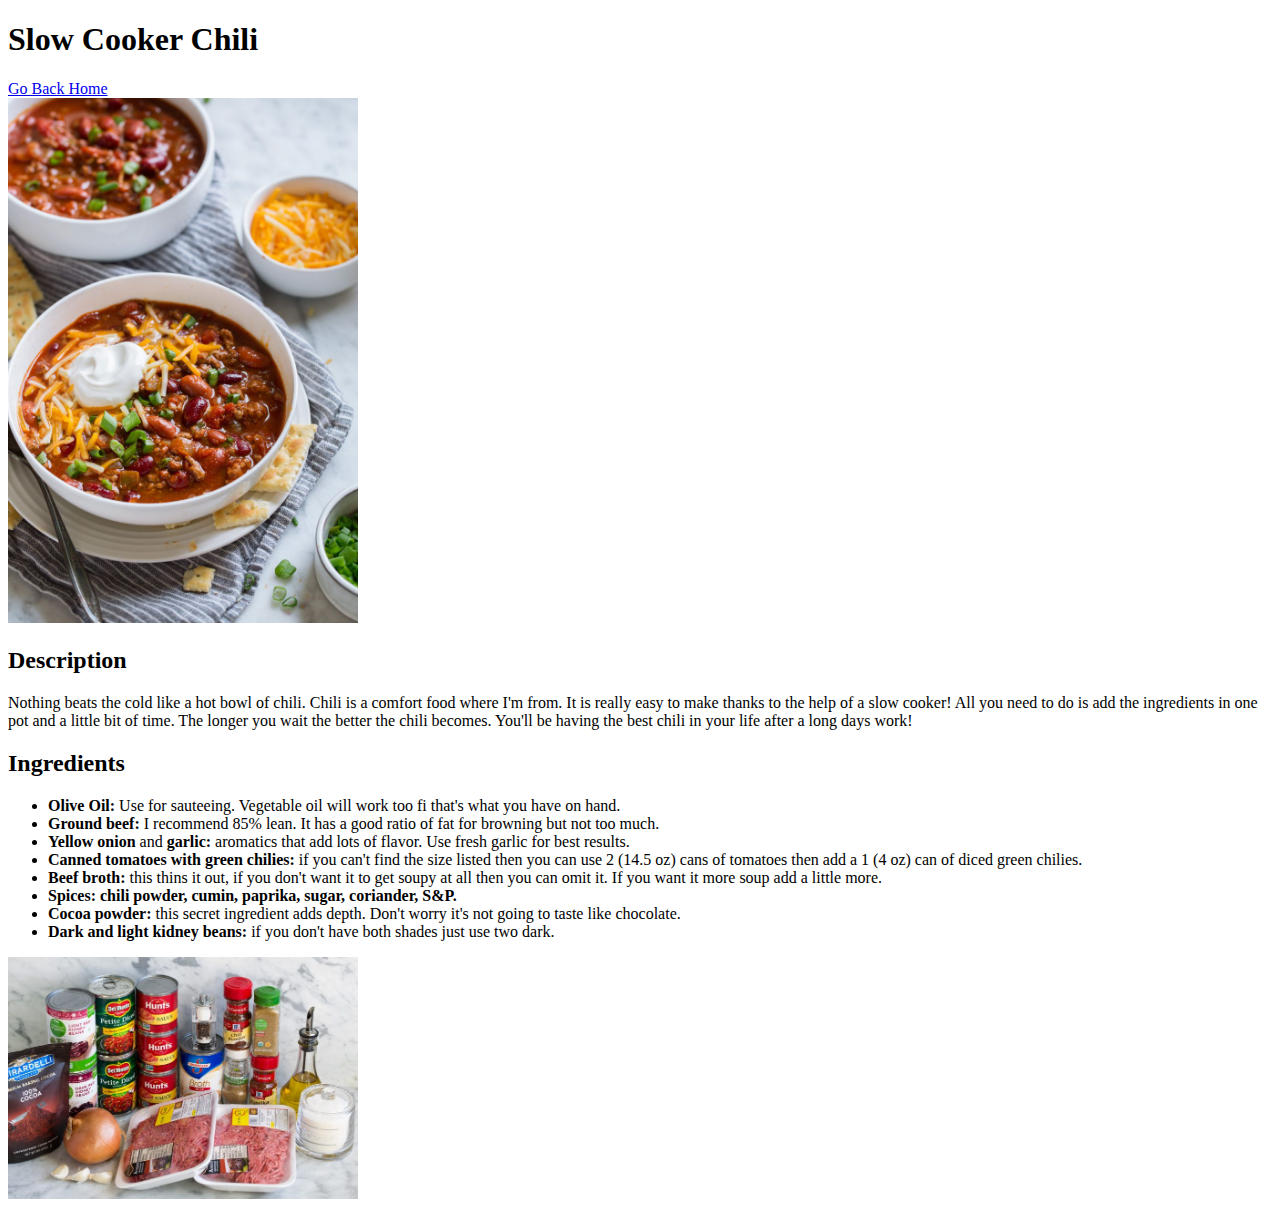
==== recipes/chili.html @ fa42b971 "add chili page, description, ingredients. simplify loklak jpeg" ====
<!DOCTYPE html>
<html lang="en">
  <head>
    <meta charset="UTF-8">
    <meta http-equiv="X-UA-Compatible" content="IE=edge">
    <meta name="viewport" content="width=device-width, initial-scale=1.0">
    <title>Slow Cooker Chili</title>
  </head>
  <body>
    <h1>Slow Cooker Chili</h1>
      <a href="/index.html">Go Back Home</a>
      <br/>
      <img src="/img/chili.jpg" alt="Delicious Bowl of Chili" width="350">

      <h2>Description</h2>
        <p>Nothing beats the cold like a hot bowl of chili. Chili is a comfort food where I'm from. It is really easy to make thanks to the help of a slow cooker! All you need to do is add the ingredients in one pot and a little bit of time. The longer you wait the better the chili becomes. You'll be having the best chili in your life after a long days work!</p>

      <h2>Ingredients</h2>
        <ul>
          <li><strong>Olive Oil:</strong> Use for sauteeing. Vegetable oil will work too fi that's what you have on hand.</li>
          <li><strong>Ground beef:</strong> I recommend 85% lean. It has a good ratio of fat for browning but not too much.</li>
          <li><strong>Yellow onion</strong> and <strong>garlic:</strong> aromatics that add lots of flavor. Use fresh garlic for best results.</li>
          <li><strong>Canned tomatoes with green chilies:</strong> if you can't find the size listed then you can use 2 (14.5 oz) cans of tomatoes then add a 1 (4 oz) can of diced green chilies.</li>
          <li><strong>Beef broth:</strong> this thins it out, if you don't want it to get soupy at all then you can omit it. If you want it more soup add a little more.</li>
          <li><strong>Spices: chili powder, cumin, paprika, sugar, coriander, S&amp;P.</strong></li>
          <li><strong>Cocoa powder:</strong> this secret ingredient adds depth. Don't worry it's not going to taste like chocolate.</li>
          <li><strong>Dark and light kidney beans:</strong> if you don't have both shades just use two dark.</li>
        </ul>
        <img src="/img/chili-ingredients.jpg" alt="chili ingredients" width="350">
  </body>
</html>
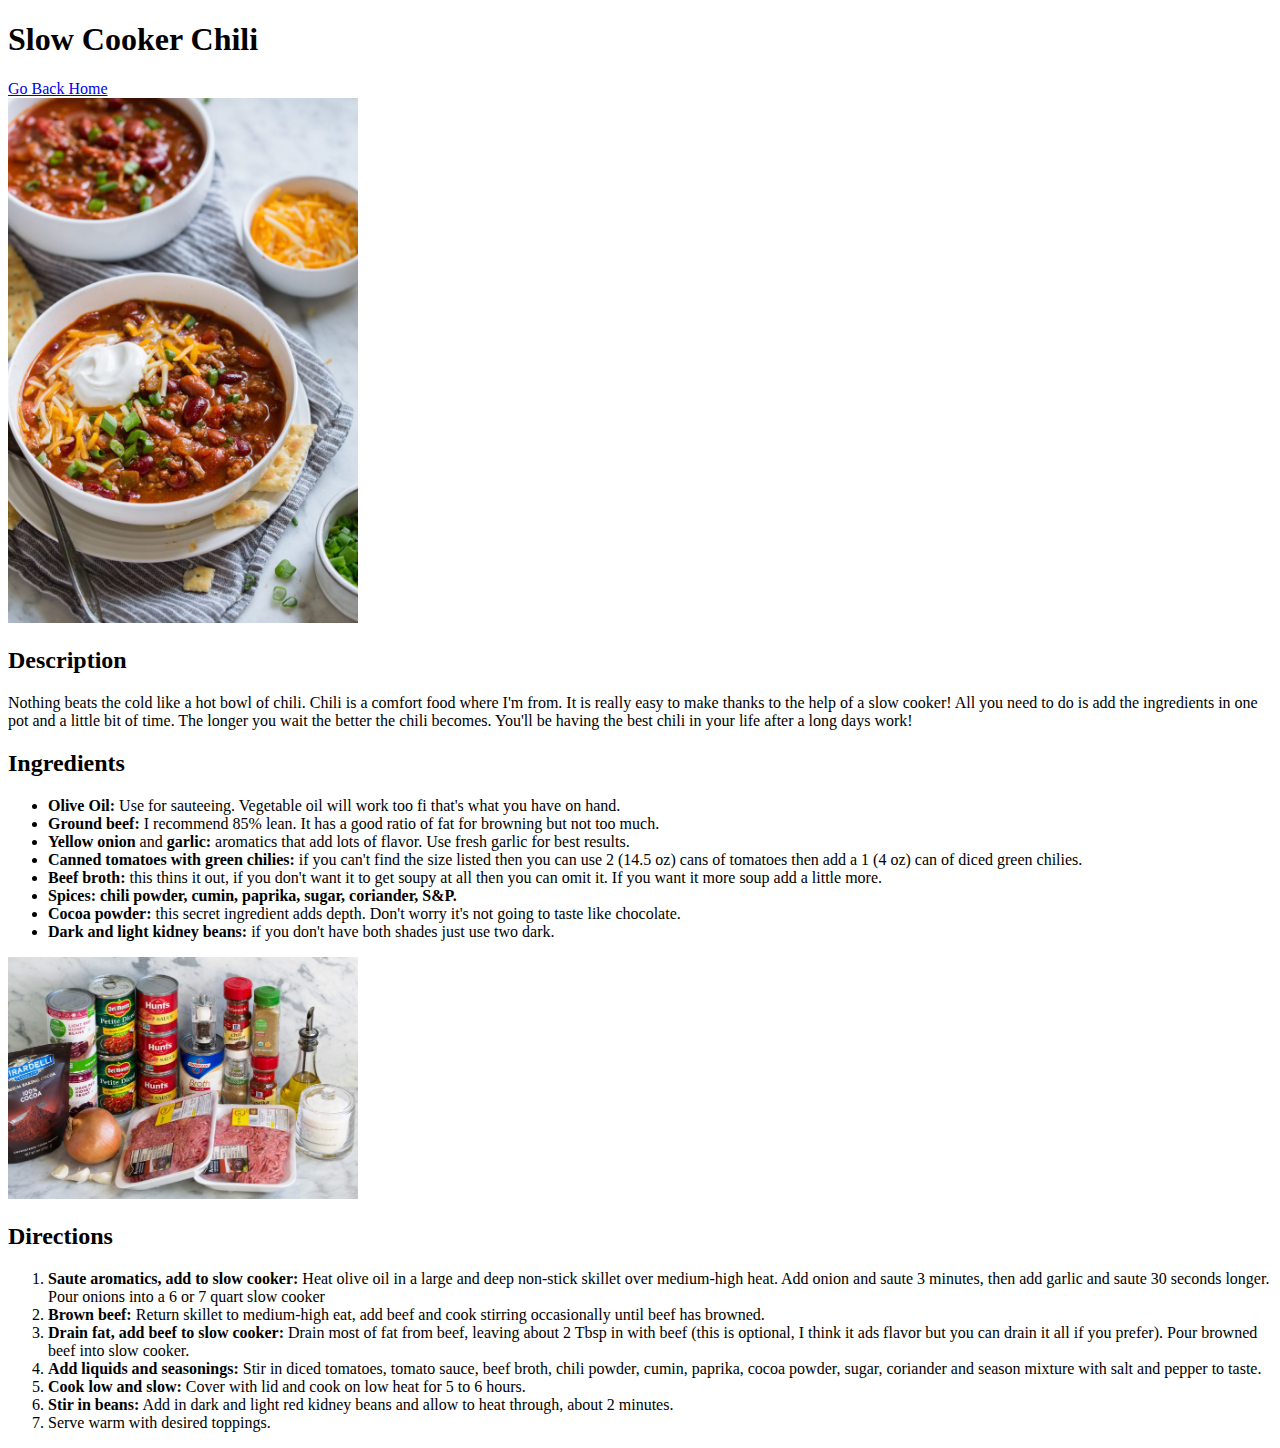
==== commit d49652e1: "chili directions" ====
--- a/recipes/chili.html
+++ b/recipes/chili.html
@@ -27,5 +27,17 @@
           <li><strong>Dark and light kidney beans:</strong> if you don't have both shades just use two dark.</li>
         </ul>
         <img src="/img/chili-ingredients.jpg" alt="chili ingredients" width="350">
+
+      <h2>Directions</h2>
+        <ol>
+          <li><strong>Saute aromatics, add to slow cooker:</strong> Heat olive oil in a large and deep non-stick skillet over medium-high heat.
+            Add onion and saute 3 minutes, then add garlic and saute 30 seconds longer. Pour onions into a 6 or 7 quart slow cooker</li>
+          <li><strong>Brown beef:</strong> Return skillet to medium-high eat, add beef and cook stirring occasionally until beef has browned.</li>
+          <li><strong>Drain fat, add beef to slow cooker:</strong> Drain most of fat from beef, leaving about 2 Tbsp in with beef (this is optional, I think it ads flavor but you can drain it all if you prefer). Pour browned beef into slow cooker.</li>
+          <li><strong> Add liquids and seasonings:</strong> Stir in diced tomatoes, tomato sauce, beef broth, chili powder, cumin, paprika, cocoa powder, sugar, coriander and season mixture with salt and pepper to taste.</li>
+          <li><strong>Cook low and slow:</strong> Cover with lid and cook on low heat for 5 to 6 hours.</li>
+          <li><strong>Stir in beans:</strong> Add in dark and light red kidney beans and allow to heat through, about 2 minutes.</li>
+          <li>Serve warm with desired toppings.</li>
+        </ol>
   </body>
 </html>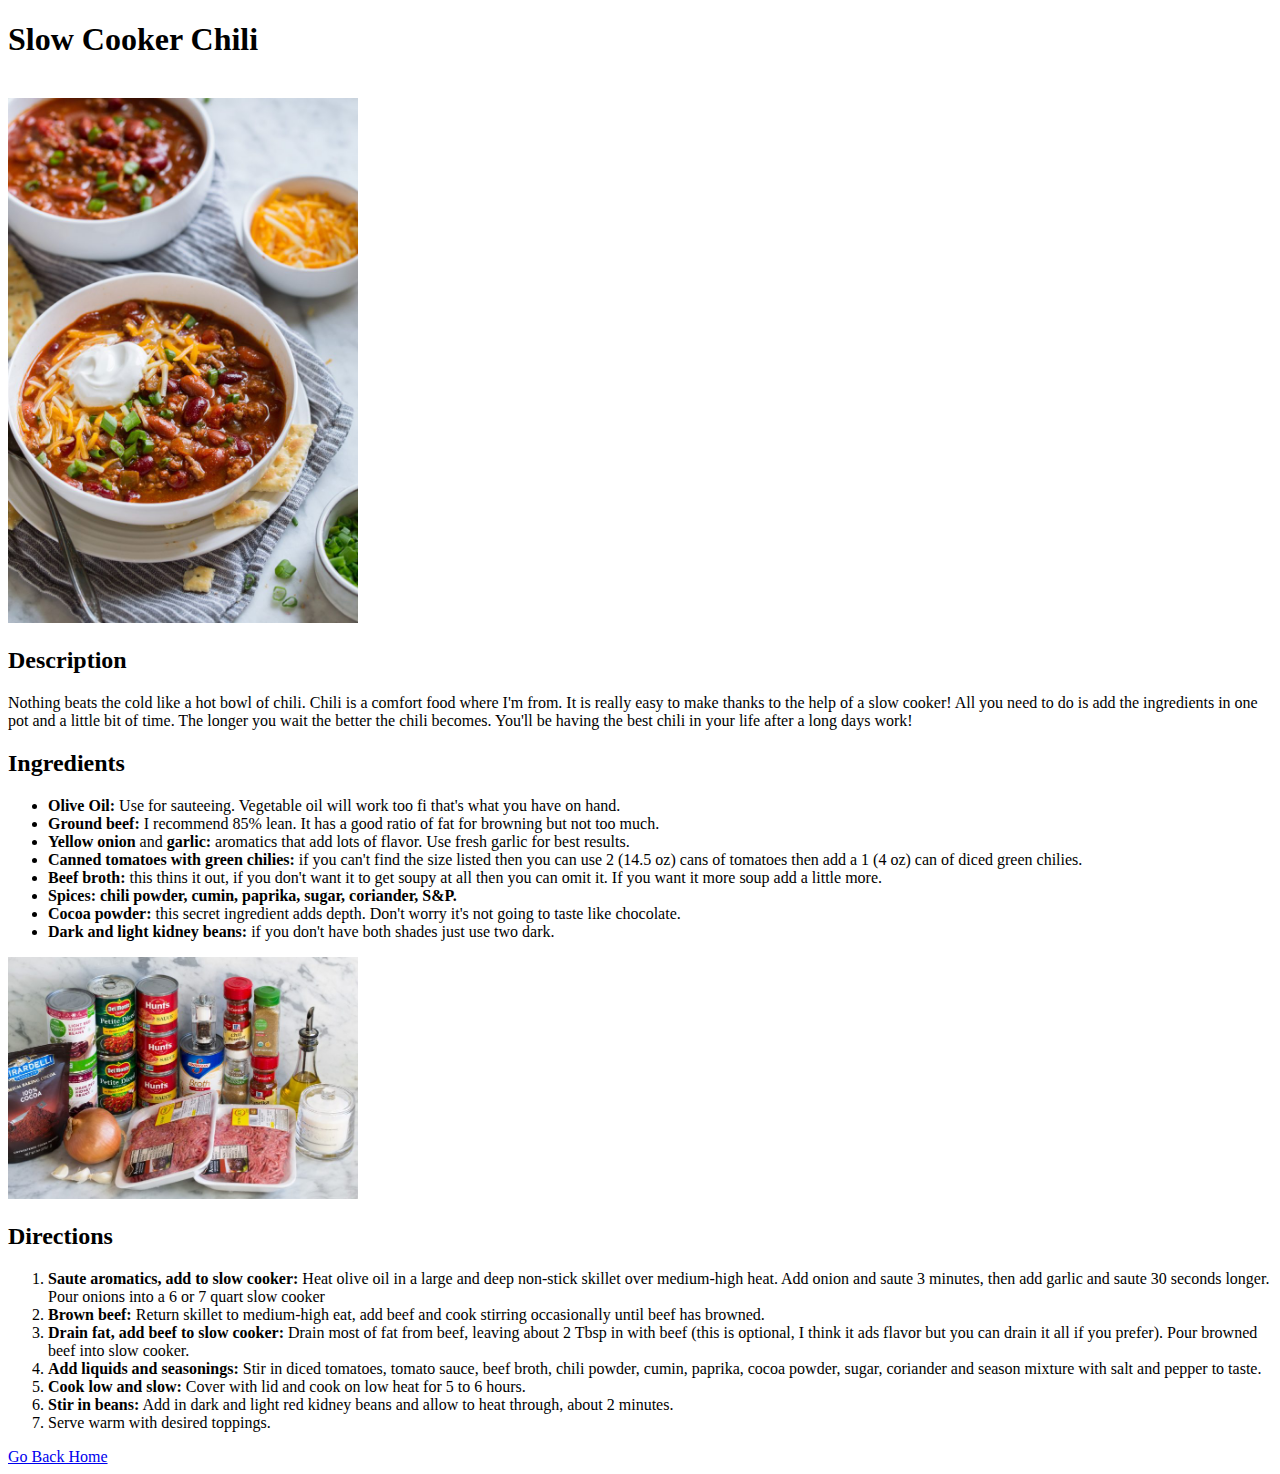
==== commit f4d7db8b: "moved go back home link to bottom" ====
--- a/recipes/chili.html
+++ b/recipes/chili.html
@@ -8,7 +8,6 @@
   </head>
   <body>
     <h1>Slow Cooker Chili</h1>
-      <a href="/index.html">Go Back Home</a>
       <br/>
       <img src="/img/chili.jpg" alt="Delicious Bowl of Chili" width="350">
 
@@ -39,5 +38,6 @@
           <li><strong>Stir in beans:</strong> Add in dark and light red kidney beans and allow to heat through, about 2 minutes.</li>
           <li>Serve warm with desired toppings.</li>
         </ol>
+    <a href="/index.html">Go Back Home</a>
   </body>
 </html>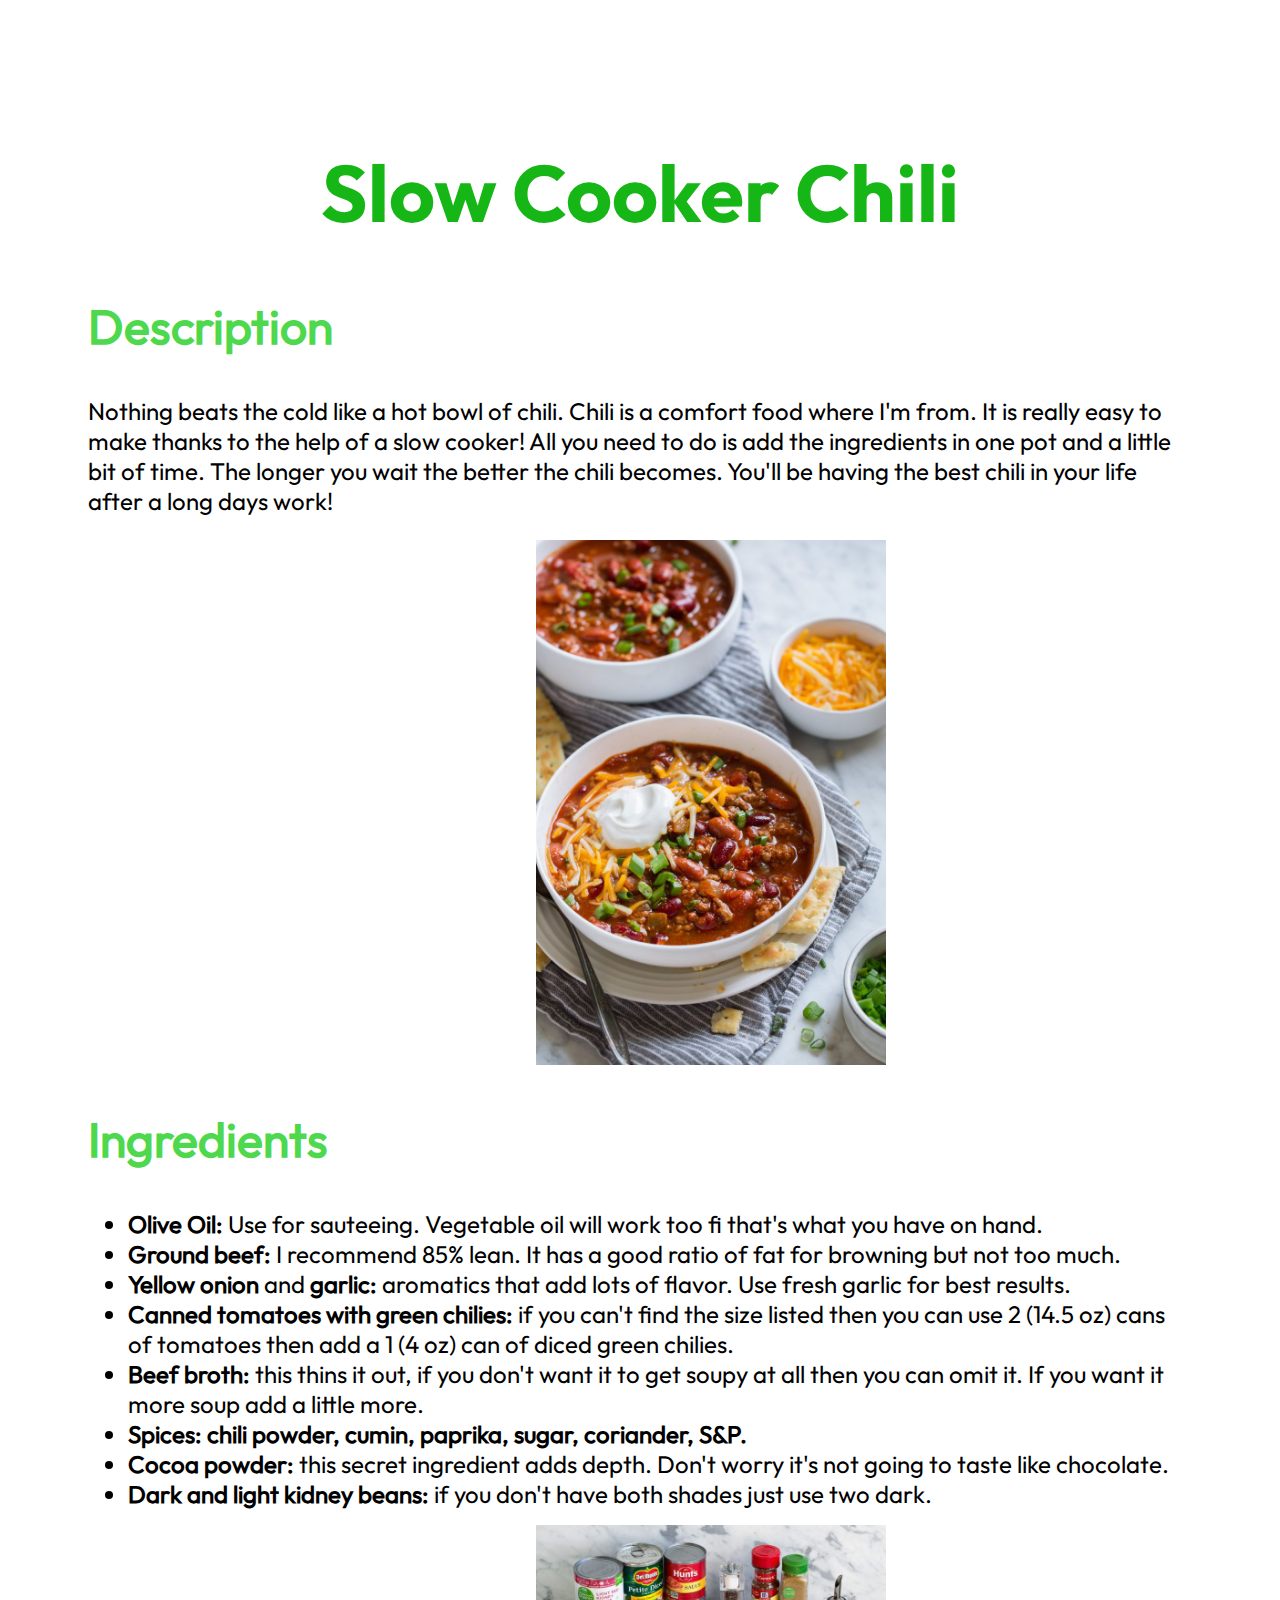
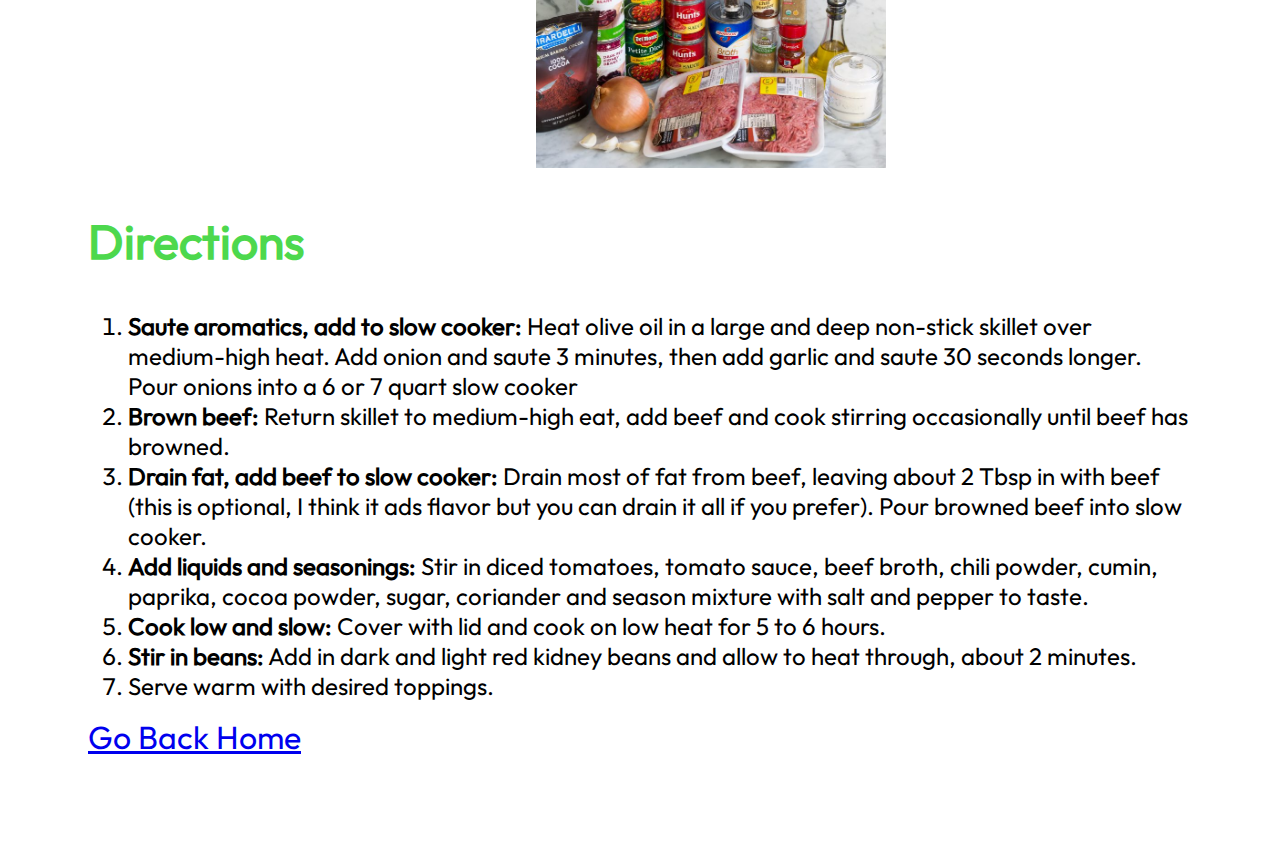
==== commit 738724da: "styling for grilled cheese and chili" ====
--- a/recipes/chili.html
+++ b/recipes/chili.html
@@ -5,14 +5,13 @@
     <meta http-equiv="X-UA-Compatible" content="IE=edge">
     <meta name="viewport" content="width=device-width, initial-scale=1.0">
     <title>Slow Cooker Chili</title>
+    <link rel="stylesheet" href="../css/chili.css">
   </head>
   <body>
-    <h1>Slow Cooker Chili</h1>
-      <br/>
-      <img src="/img/chili.jpg" alt="Delicious Bowl of Chili" width="350">
-
+    <h1 id="title">Slow Cooker Chili</h1>
       <h2>Description</h2>
         <p>Nothing beats the cold like a hot bowl of chili. Chili is a comfort food where I'm from. It is really easy to make thanks to the help of a slow cooker! All you need to do is add the ingredients in one pot and a little bit of time. The longer you wait the better the chili becomes. You'll be having the best chili in your life after a long days work!</p>
+        <img id="pic" src="../img/chili.jpg" alt="Delicious Bowl of Chili" width="350">
 
       <h2>Ingredients</h2>
         <ul>
@@ -25,7 +24,7 @@
           <li><strong>Cocoa powder:</strong> this secret ingredient adds depth. Don't worry it's not going to taste like chocolate.</li>
           <li><strong>Dark and light kidney beans:</strong> if you don't have both shades just use two dark.</li>
         </ul>
-        <img src="/img/chili-ingredients.jpg" alt="chili ingredients" width="350">
+        <img id="pic2" src="../img/chili-ingredients.jpg" width="350">
 
       <h2>Directions</h2>
         <ol>
@@ -38,6 +37,6 @@
           <li><strong>Stir in beans:</strong> Add in dark and light red kidney beans and allow to heat through, about 2 minutes.</li>
           <li>Serve warm with desired toppings.</li>
         </ol>
-    <a href="/index.html">Go Back Home</a>
+    <a href="../index.html">Go Back Home</a>
   </body>
 </html>--- a/css/chili.css
+++ b/css/chili.css
@@ -0,0 +1,45 @@
+@font-face {
+    font-family: "outfit-r";
+    src: url(../fonts/Outfit/static/Outfit-Regular.ttf);
+}
+
+@font-face {
+    font-family: "outfit-b";
+    src: url(../fonts/Outfit/static/Outfit-Bold.ttf);
+}
+body {
+    font-family: "outfit-r", sans-serif;
+    border: solid white 5rem;
+}
+
+#title {
+    text-align: center;
+    font-family: "outfit-b", sans-serif;
+    font-size: 5em;
+    color: rgb(21, 182, 21);
+}
+
+h2 {
+    font-size: 3em;
+    color: rgb(77, 216, 77);
+}
+
+p {
+    font-size: 1.5em;
+}
+
+li {
+    font-size: 1.5em;
+}
+
+a {
+    font-size: 2em;
+}
+ 
+#pic {
+    padding-left: 35vw;
+}
+
+#pic2 {
+    padding-left: 35vw;
+}
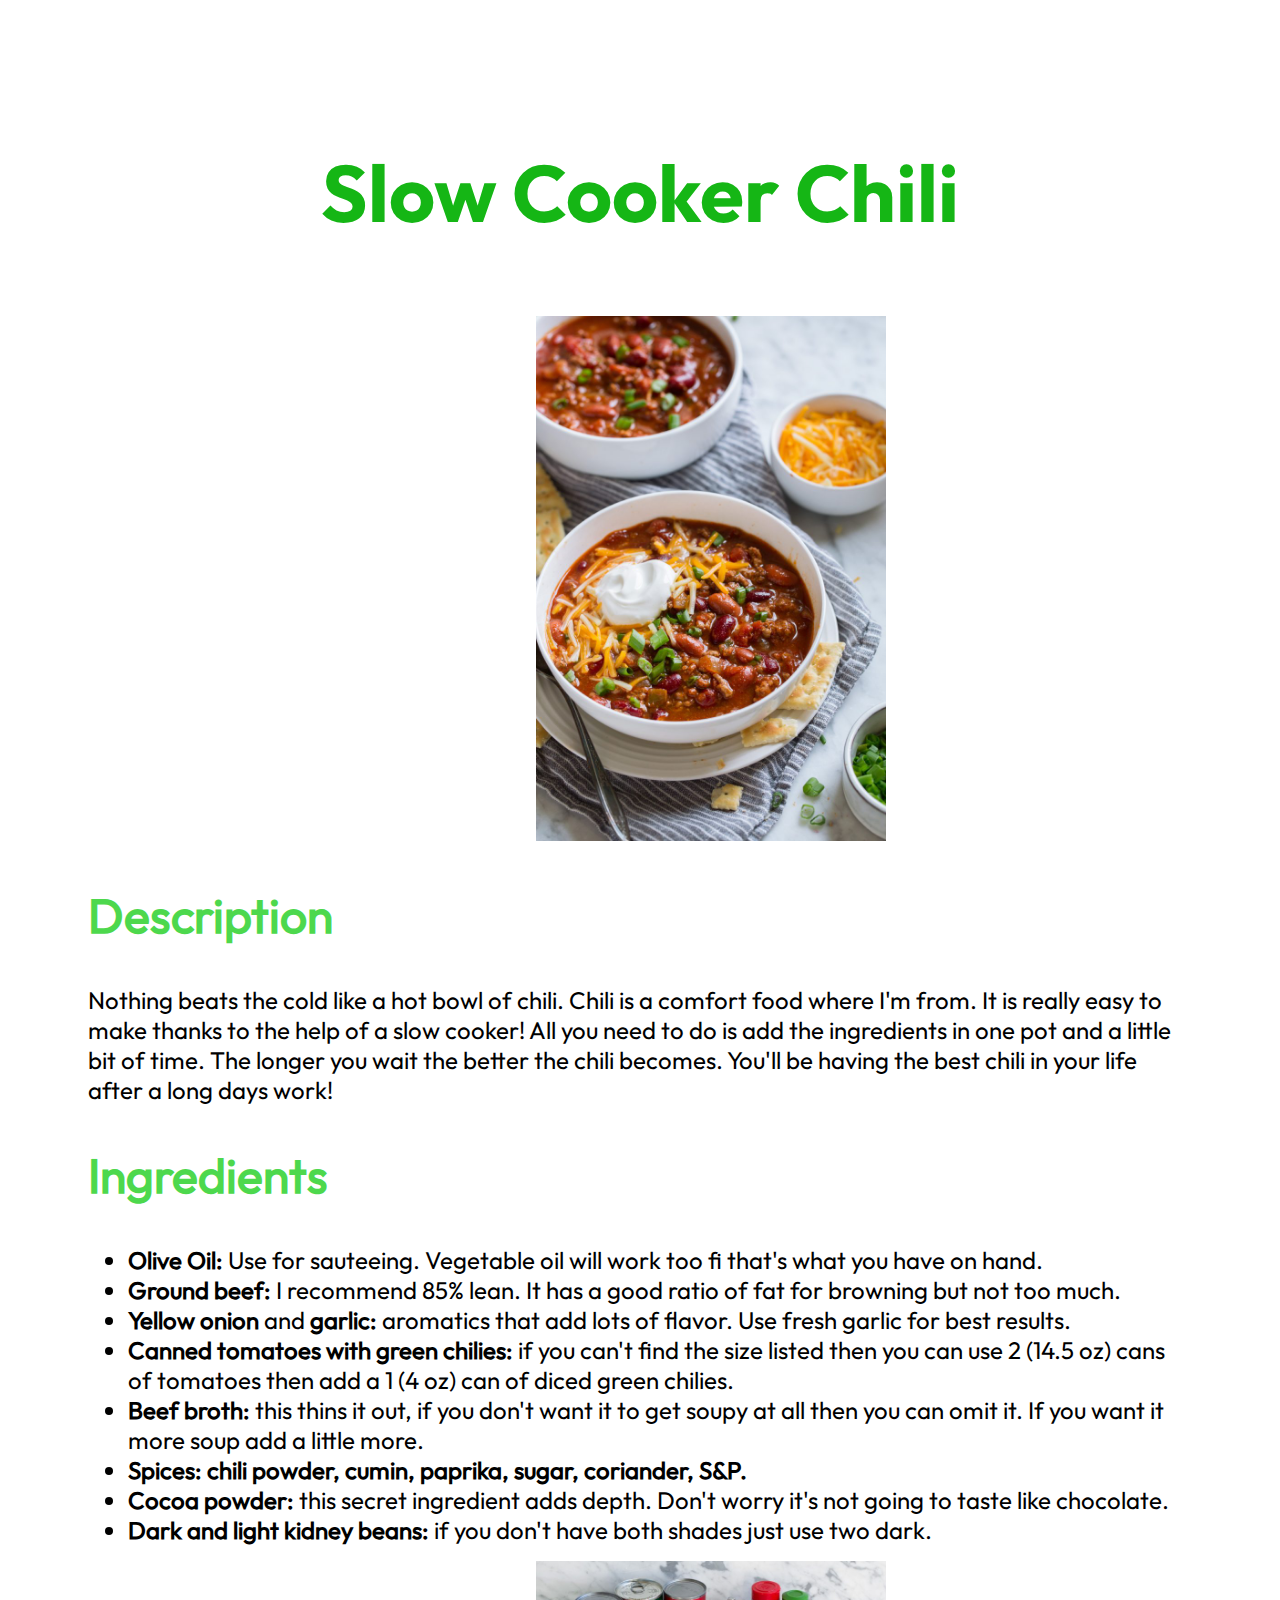
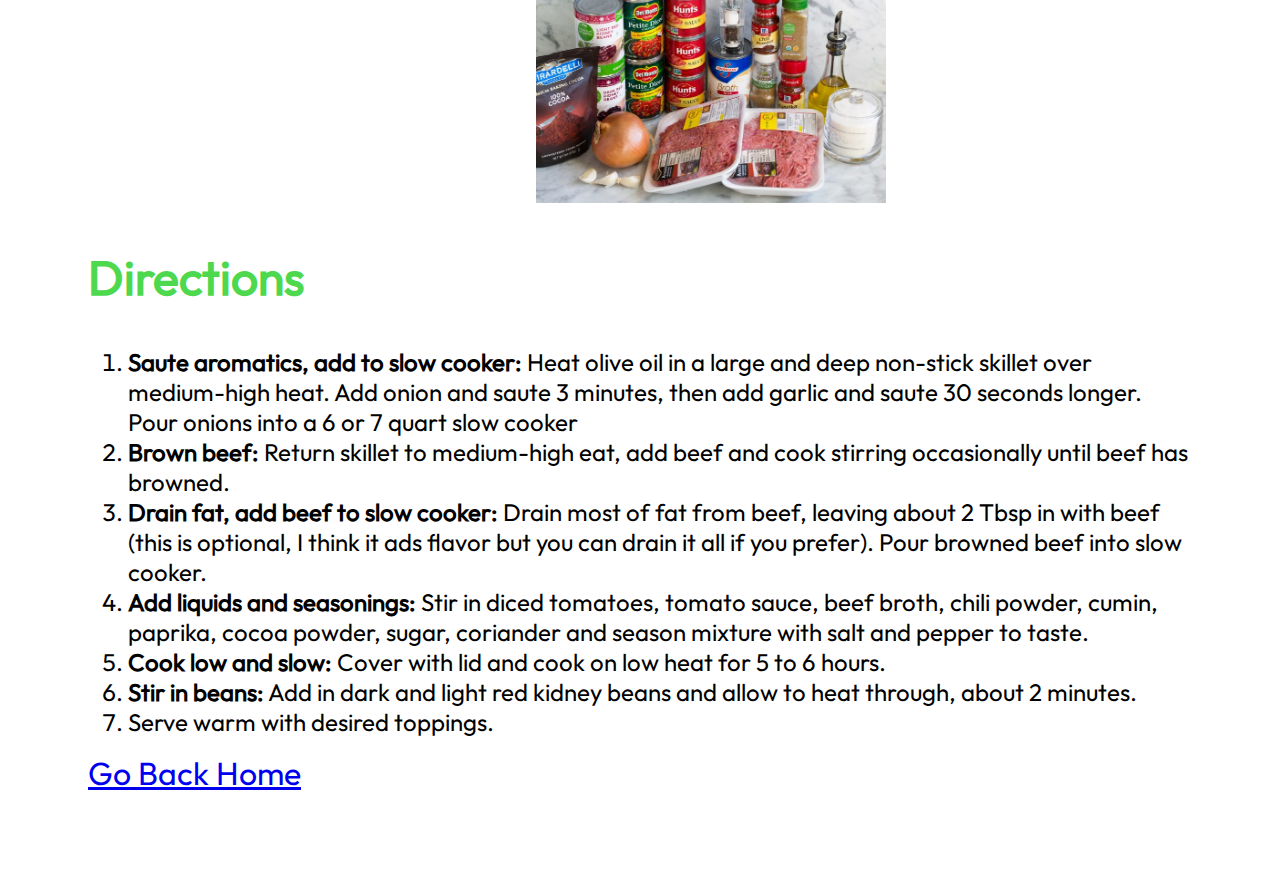
==== commit e09222d4: "changed lok lak image" ====
--- a/recipes/chili.html
+++ b/recipes/chili.html
@@ -9,9 +9,10 @@
   </head>
   <body>
     <h1 id="title">Slow Cooker Chili</h1>
+    <br/>
+    <img id="pic" src="../img/chili.jpg" alt="Delicious Bowl of Chili" width="350">
       <h2>Description</h2>
         <p>Nothing beats the cold like a hot bowl of chili. Chili is a comfort food where I'm from. It is really easy to make thanks to the help of a slow cooker! All you need to do is add the ingredients in one pot and a little bit of time. The longer you wait the better the chili becomes. You'll be having the best chili in your life after a long days work!</p>
-        <img id="pic" src="../img/chili.jpg" alt="Delicious Bowl of Chili" width="350">
 
       <h2>Ingredients</h2>
         <ul>
